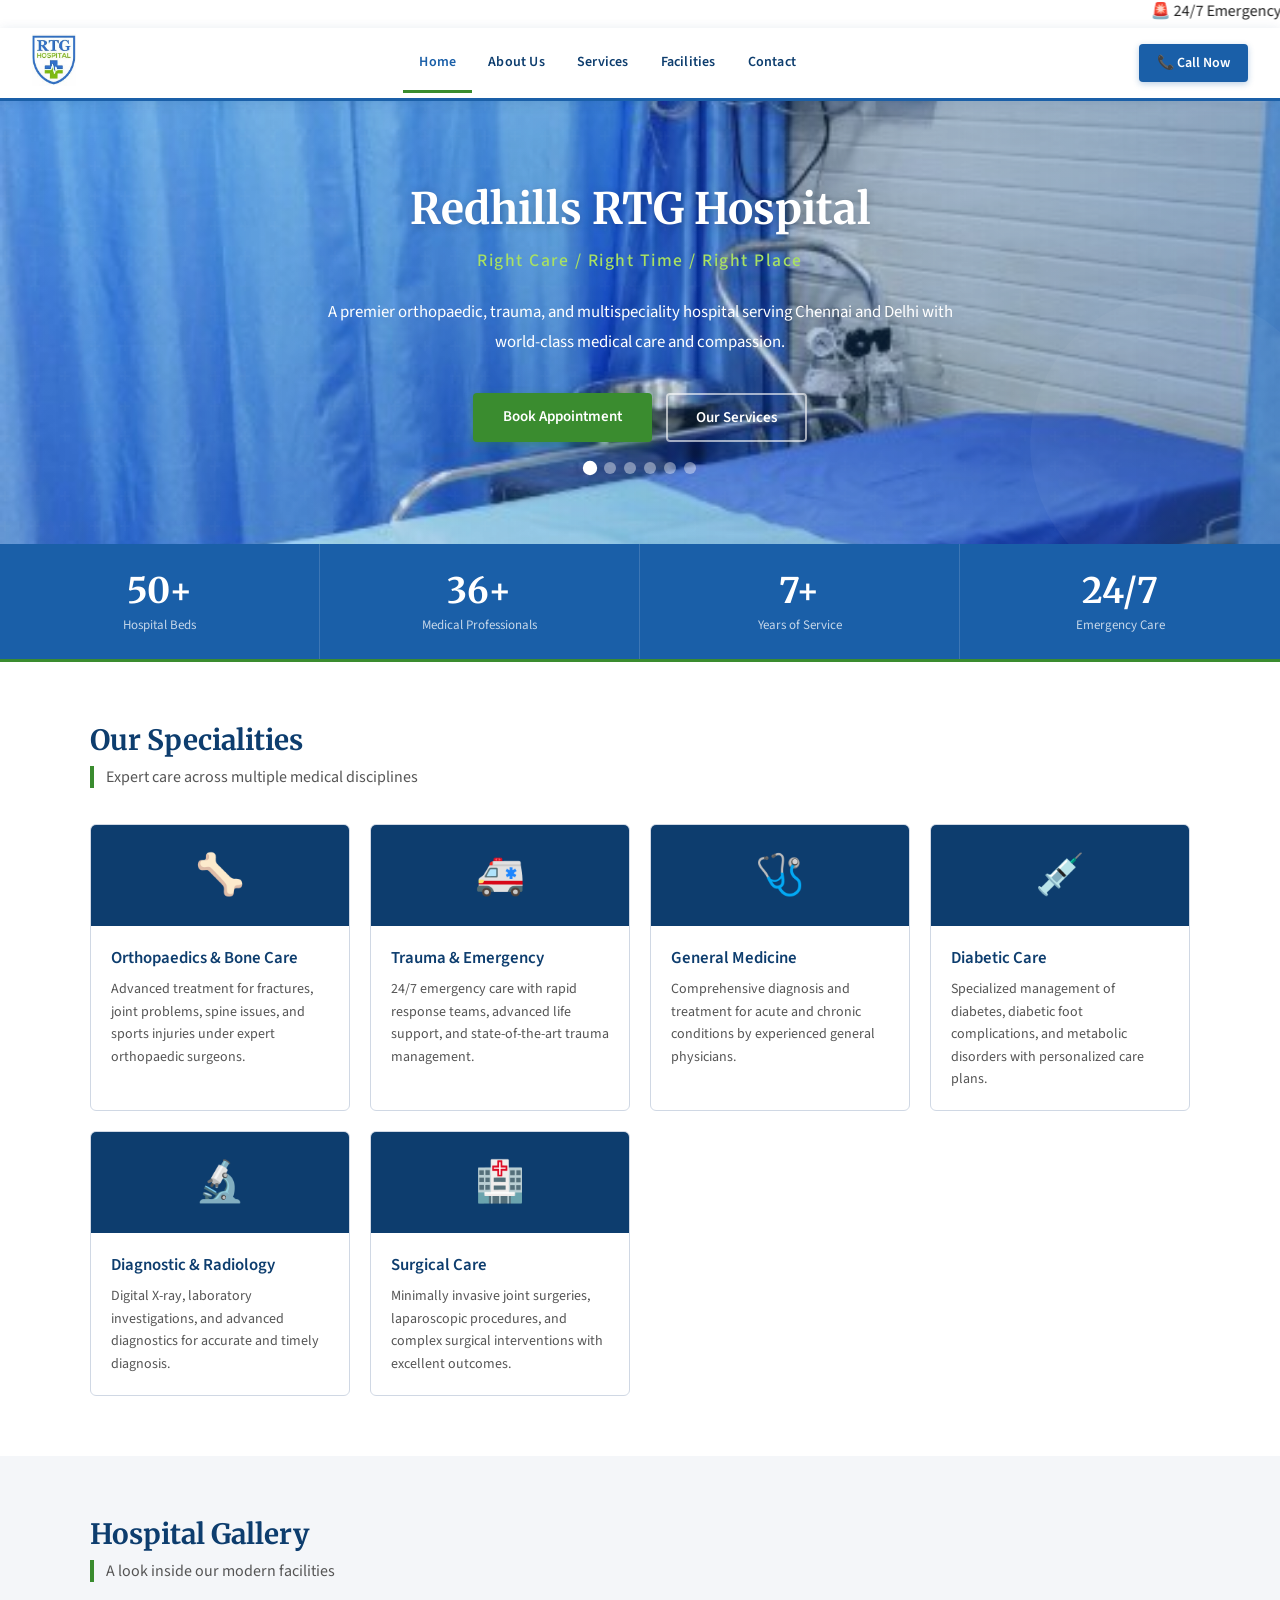
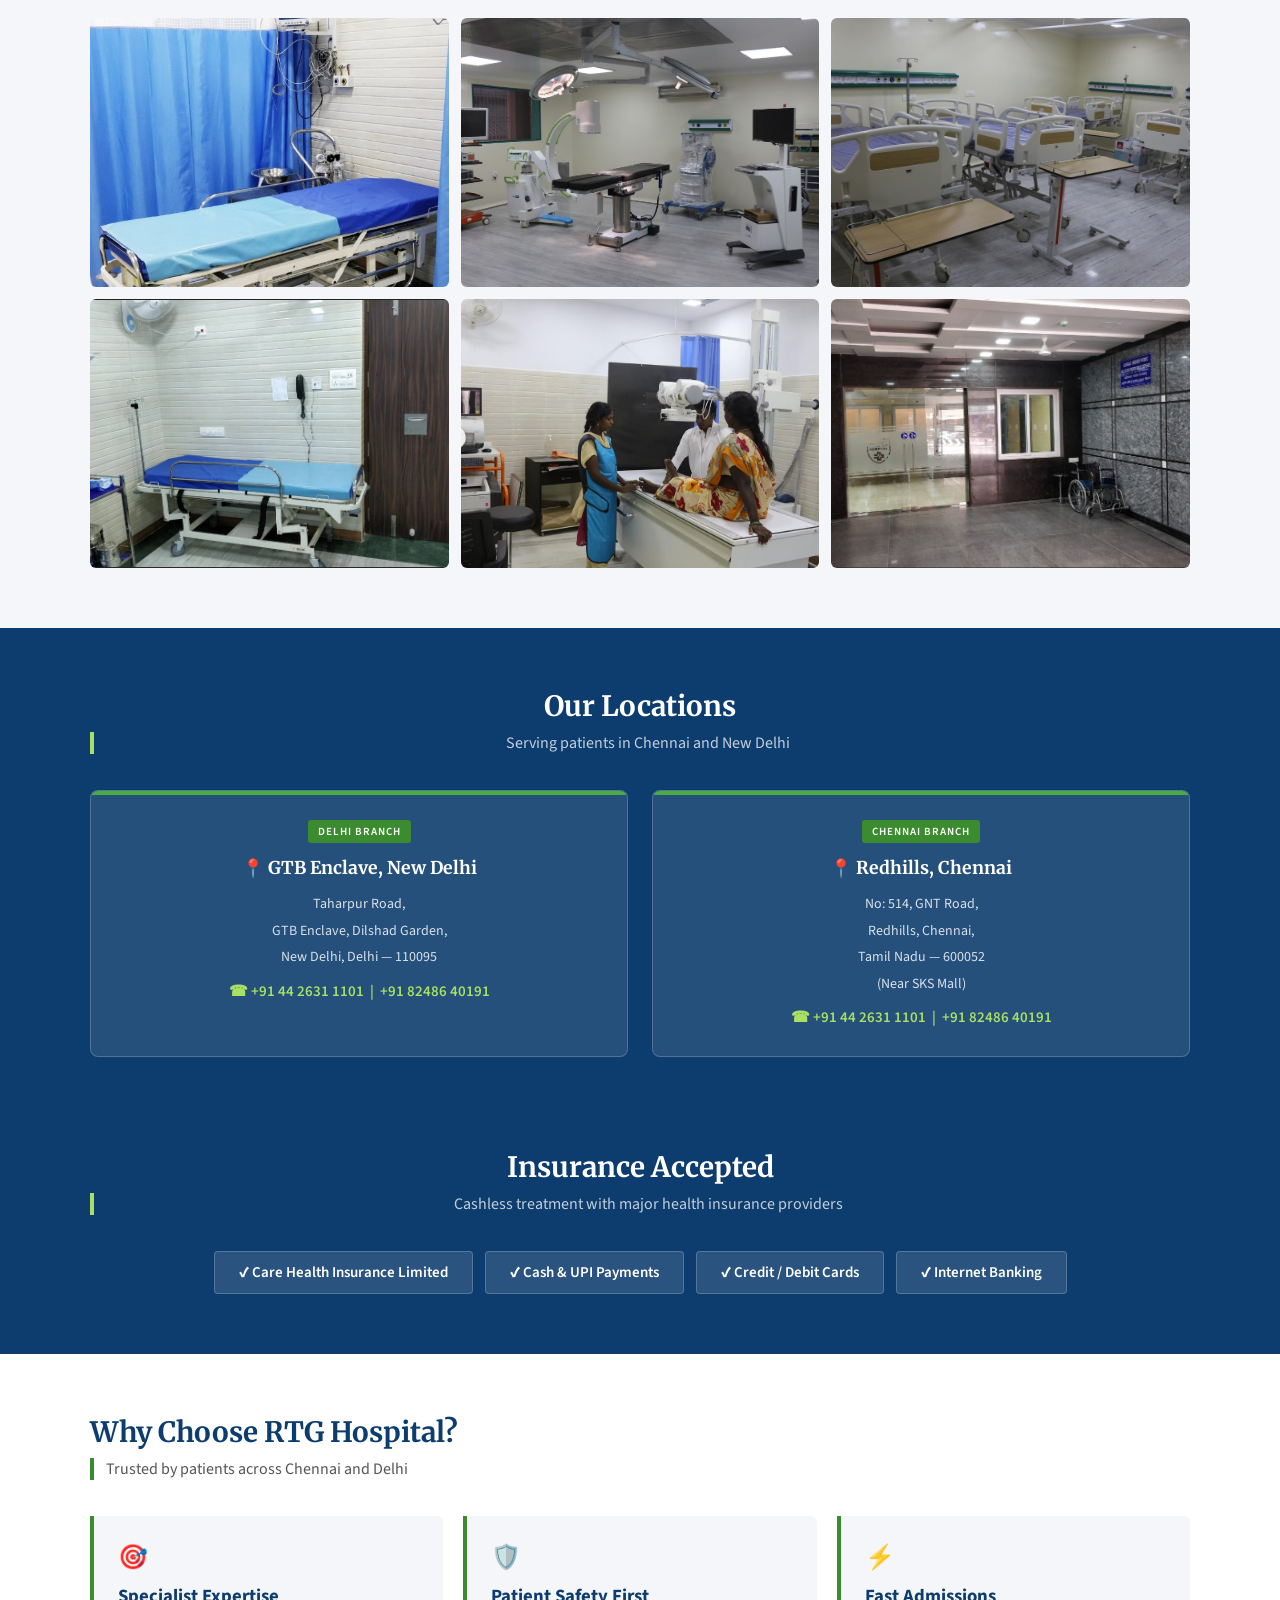
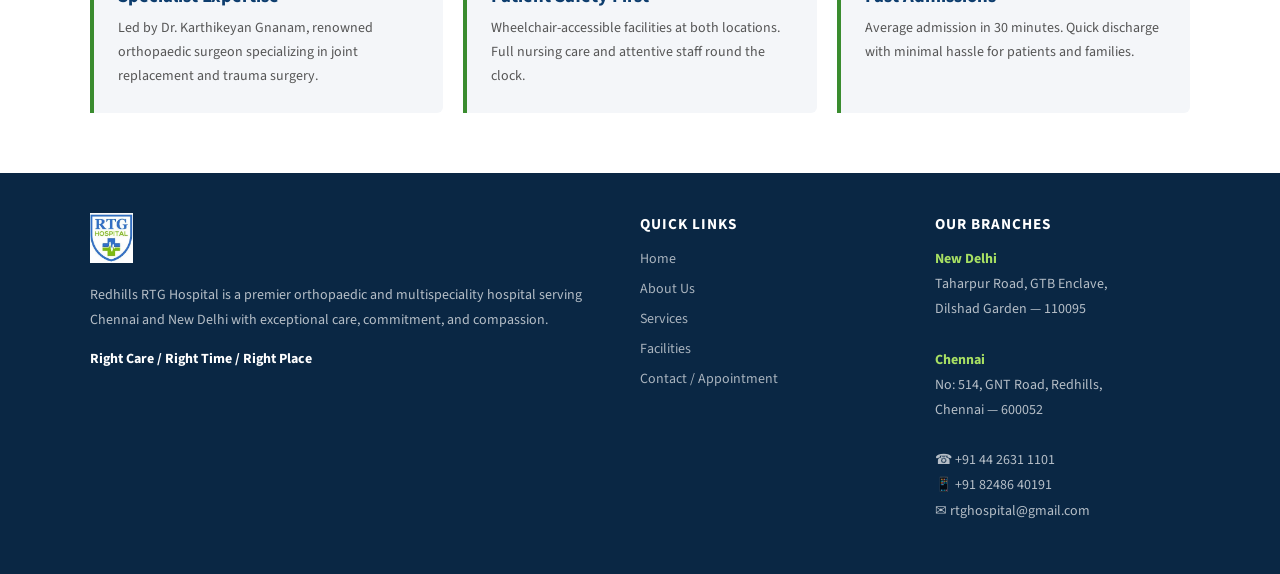
==== index.html @ 702ae79e "first commit" ====
<!DOCTYPE html>
<html lang="en">
<head>
<meta charset="UTF-8"/>
<meta name="viewport" content="width=device-width, initial-scale=1.0"/>
<title>RTG Hospital - Orthopaedic & Multispeciality Care in Chennai & Delhi</title>
<meta name="description" content="Redhills RTG Hospital offers expert orthopaedic, trauma, and multispeciality healthcare at two locations in Chennai and Delhi. 24/7 emergency care, advanced diagnostics & compassionate treatment."/>
<meta name="keywords" content="RTG Hospital, Redhills, orthopaedic, multispeciality, Chennai, Delhi, trauma care, emergency hospital"/>
<meta name="robots" content="index, follow"/>
<link rel="canonical" href="https://www.rtghospital.com/"/>
<link rel="icon" type="image/jpeg" href="images/logo.jpg"/>
<meta property="og:title" content="RTG Hospital - Orthopaedic & Multispeciality Care in Chennai & Delhi"/>
<meta property="og:description" content="Redhills RTG Hospital offers expert orthopaedic, trauma, and multispeciality healthcare at two locations in Chennai and Delhi. 24/7 emergency care, advanced diagnostics & compassionate treatment."/>
<meta property="og:type" content="website"/>
<meta property="og:url" content="https://www.rtghospital.com/"/>
<link href="https://fonts.googleapis.com/css2?family=Merriweather:wght@400;700&family=Source+Sans+3:wght@400;500;600&display=swap" rel="stylesheet"/>
<link rel="stylesheet" href="css/style.css"/>
<script type="application/ld+json">
{
  "@context": "https://schema.org",
  "@type": "MedicalOrganization",
  "name": "Redhills RTG Hospital",
  "alternateName": "RTG Hospital",
  "url": "https://www.rtghospital.com",
  "telephone": "+914426311101",
  "description": "Orthopaedic and Multispeciality Hospital providing right care, right time, right place",
  "address": [
    {
      "@type": "PostalAddress",
      "streetAddress": "No.18/2, Thiruvallur High Road, Near Bus Stand, Redhills",
      "addressLocality": "Chennai",
      "addressRegion": "Tamil Nadu",
      "postalCode": "600052",
      "addressCountry": "IN"
    },
    {
      "@type": "PostalAddress",
      "streetAddress": "34/1, Rohtak Road, Nangloi",
      "addressLocality": "New Delhi",
      "addressRegion": "Delhi",
      "postalCode": "110041",
      "addressCountry": "IN"
    }
  ],
  "medicalSpecialty": ["Orthopedic", "EmergencyMedicine", "GeneralMedicine", "Radiology"],
  "availableService": [
    "Orthopaedic Surgery",
    "Trauma Care",
    "24/7 Emergency",
    "General Medicine",
    "Digital X-Ray",
    "Physiotherapy"
  ]
}
</script>
</head>
<body>

<div class="top-bar">
  <marquee behavior="scroll" direction="left" scrollamount="4">🚨 24/7 Emergency Care &nbsp;&nbsp;|&nbsp;&nbsp; ☎ +91 44 2631 1101 &nbsp;&nbsp;|&nbsp;&nbsp; +91 82486 40191</marquee>
</div>

<nav>
  <div class="nav-logo">
    <a href="index.html"><img src="images/logo.jpg" alt="RTG Hospital Logo"/></a>
  </div>
  <div class="nav-links">
    <a href="index.html" class="active">Home</a>
    <a href="about.html">About Us</a>
    <a href="services.html">Services</a>
    <a href="facilities.html">Facilities</a>
    <a href="contact.html">Contact</a>
  </div>
  <a href="tel:+914426311101" class="nav-phone">📞 Call Now</a>
</nav>

<div class="page">
  <div class="hero">
    <div class="hero-carousel">
      <div class="hero-slide active" style="background-image:url('[data-uri]')"></div>
      <div class="hero-slide" style="background-image:url('[data-uri]')"></div>
      <div class="hero-slide" style="background-image:url('[data-uri]')"></div>
      <div class="hero-slide" style="background-image:url('[data-uri]')"></div>
      <div class="hero-slide" style="background-image:url('[data-uri]')"></div>
      <div class="hero-slide" style="background-image:url('[data-uri]')"></div>
    </div>
    <div class="hero-overlay"></div>
<h1 class="anim-fade-down">Redhills RTG Hospital</h1>
    <div class="hero-tag anim-fade delay-1">Right Care / Right Time / Right Place</div>
    <p class="anim-fade-up delay-2">A premier orthopaedic, trauma, and multispeciality hospital serving Chennai and Delhi with world-class medical care and compassion.</p>
    <div class="hero-btns anim-fade-up delay-3">
      <a href="contact.html" class="btn-primary">Book Appointment</a>
      <a href="services.html" class="btn-outline">Our Services</a>
    </div>
    <div class="hero-dots">
      <span class="hero-dot active" onclick="goToSlide(0)"></span>
      <span class="hero-dot" onclick="goToSlide(1)"></span>
      <span class="hero-dot" onclick="goToSlide(2)"></span>
      <span class="hero-dot" onclick="goToSlide(3)"></span>
      <span class="hero-dot" onclick="goToSlide(4)"></span>
      <span class="hero-dot" onclick="goToSlide(5)"></span>
    </div>
  </div>

  <div class="stats-bar">
    <div class="stat-item anim-fade delay-1"><span class="stat-num">50+</span><span class="stat-label">Hospital Beds</span></div>
    <div class="stat-item anim-fade delay-2"><span class="stat-num">36+</span><span class="stat-label">Medical Professionals</span></div>
    <div class="stat-item anim-fade delay-3"><span class="stat-num">7+</span><span class="stat-label">Years of Service</span></div>
    <div class="stat-item anim-fade delay-4"><span class="stat-num">24/7</span><span class="stat-label">Emergency Care</span></div>
  </div>

  <section>
    <div class="container">
      <div class="section-title anim-fade-down">Our Specialities</div>
      <div class="section-sub">Expert care across multiple medical disciplines</div>
      <div class="cards-grid">
        <div class="card anim-fade-up delay-1"><div class="card-icon">🦴</div><div class="card-body"><h3>Orthopaedics &amp; Bone Care</h3><p>Advanced treatment for fractures, joint problems, spine issues, and sports injuries under expert orthopaedic surgeons.</p></div></div>
        <div class="card anim-fade-up delay-2"><div class="card-icon">🚑</div><div class="card-body"><h3>Trauma &amp; Emergency</h3><p>24/7 emergency care with rapid response teams, advanced life support, and state-of-the-art trauma management.</p></div></div>
        <div class="card anim-fade-up delay-3"><div class="card-icon">🩺</div><div class="card-body"><h3>General Medicine</h3><p>Comprehensive diagnosis and treatment for acute and chronic conditions by experienced general physicians.</p></div></div>
        <div class="card anim-fade-up delay-4"><div class="card-icon">💉</div><div class="card-body"><h3>Diabetic Care</h3><p>Specialized management of diabetes, diabetic foot complications, and metabolic disorders with personalized care plans.</p></div></div>
        <div class="card anim-fade-up delay-5"><div class="card-icon">🔬</div><div class="card-body"><h3>Diagnostic &amp; Radiology</h3><p>Digital X-ray, laboratory investigations, and advanced diagnostics for accurate and timely diagnosis.</p></div></div>
        <div class="card anim-fade-up delay-6"><div class="card-icon">🏥</div><div class="card-body"><h3>Surgical Care</h3><p>Minimally invasive joint surgeries, laparoscopic procedures, and complex surgical interventions with excellent outcomes.</p></div></div>
      </div>
    </div>
  </section>

  <section class="section-gray">
    <div class="container">
      <div class="section-title anim-fade-down">Hospital Gallery</div>
      <div class="section-sub">A look inside our modern facilities</div>
      <div class="gallery-grid">
        <div class="gallery-img anim-fade delay-1"><img src="[data-uri]" alt="ICU Ward"/></div>
        <div class="gallery-img anim-fade delay-2"><img src="[data-uri]" alt="Operation Theatre"/></div>
        <div class="gallery-img anim-fade delay-3"><img src="[data-uri]" alt="General Ward"/></div>
        <div class="gallery-img anim-fade delay-4"><img src="[data-uri]" alt="Private Room"/></div>
        <div class="gallery-img anim-fade delay-5"><img src="[data-uri]" alt="X-Ray Dept"/></div>
        <div class="gallery-img anim-fade delay-6"><img src="[data-uri]" alt="Hospital Entrance"/></div>
      </div>
    </div>
  </section>

  <section class="section-blue">
    <div class="container" style="text-align:center;">
      <div class="section-title white anim-fade-down">Our Locations</div>
      <div class="section-sub white">Serving patients in Chennai and New Delhi</div>
      <div class="addresses-grid">
        <div class="address-card anim-left">
          <span class="branch-tag">Delhi Branch</span>
          <h3>📍 GTB Enclave, New Delhi</h3>
          <p>Taharpur Road,<br/>GTB Enclave, Dilshad Garden,<br/>New Delhi, Delhi — 110095</p>
          <div class="addr-phone">☎ +91 44 2631 1101 &nbsp;|&nbsp; +91 82486 40191</div>
        </div>
        <div class="address-card anim-right">
          <span class="branch-tag">Chennai Branch</span>
          <h3>📍 Redhills, Chennai</h3>
          <p>No: 514, GNT Road,<br/>Redhills, Chennai,<br/>Tamil Nadu — 600052<br/>(Near SKS Mall)</p>
          <div class="addr-phone">☎ +91 44 2631 1101 &nbsp;|&nbsp; +91 82486 40191</div>
        </div>
      </div>
    </div>
  </section>

  <section class="section-blue" style="padding-top:0;">
    <div class="container" style="text-align:center;">
      <div class="section-title white">Insurance Accepted</div>
      <div class="section-sub white">Cashless treatment with major health insurance providers</div>
      <div style="display:flex;flex-wrap:wrap;gap:12px;justify-content:center;">
        <span style="background:rgba(255,255,255,0.12);color:#fff;padding:10px 24px;border-radius:4px;font-weight:600;font-size:15px;border:1px solid rgba(255,255,255,0.2);transition:background 0.2s;" onmouseover="this.style.background='rgba(255,255,255,0.2)'" onmouseout="this.style.background='rgba(255,255,255,0.12)'">✔ Care Health Insurance Limited</span>
        <span style="background:rgba(255,255,255,0.12);color:#fff;padding:10px 24px;border-radius:4px;font-weight:600;font-size:15px;border:1px solid rgba(255,255,255,0.2);transition:background 0.2s;" onmouseover="this.style.background='rgba(255,255,255,0.2)'" onmouseout="this.style.background='rgba(255,255,255,0.12)'">✔ Cash &amp; UPI Payments</span>
        <span style="background:rgba(255,255,255,0.12);color:#fff;padding:10px 24px;border-radius:4px;font-weight:600;font-size:15px;border:1px solid rgba(255,255,255,0.2);transition:background 0.2s;" onmouseover="this.style.background='rgba(255,255,255,0.2)'" onmouseout="this.style.background='rgba(255,255,255,0.12)'">✔ Credit / Debit Cards</span>
        <span style="background:rgba(255,255,255,0.12);color:#fff;padding:10px 24px;border-radius:4px;font-weight:600;font-size:15px;border:1px solid rgba(255,255,255,0.2);transition:background 0.2s;" onmouseover="this.style.background='rgba(255,255,255,0.2)'" onmouseout="this.style.background='rgba(255,255,255,0.12)'">✔ Internet Banking</span>
      </div>
    </div>
  </section>

  <section>
    <div class="container">
      <div class="section-title anim-fade-down">Why Choose RTG Hospital?</div>
      <div class="section-sub">Trusted by patients across Chennai and Delhi</div>
      <div style="display:grid;grid-template-columns:repeat(auto-fit,minmax(260px,1fr));gap:20px;">
        <div class="why-card anim-left delay-1"><div style="font-size:1.5rem;margin-bottom:8px;">🎯</div><h3 style="color:var(--blue-dark);margin-bottom:8px;">Specialist Expertise</h3><p style="color:var(--text-muted);font-size:14px;line-height:1.7;">Led by Dr. Karthikeyan Gnanam, renowned orthopaedic surgeon specializing in joint replacement and trauma surgery.</p></div>
        <div class="why-card anim-fade delay-2"><div style="font-size:1.5rem;margin-bottom:8px;">🛡️</div><h3 style="color:var(--blue-dark);margin-bottom:8px;">Patient Safety First</h3><p style="color:var(--text-muted);font-size:14px;line-height:1.7;">Wheelchair-accessible facilities at both locations. Full nursing care and attentive staff round the clock.</p></div>
        <div class="why-card anim-right delay-3"><div style="font-size:1.5rem;margin-bottom:8px;">⚡</div><h3 style="color:var(--blue-dark);margin-bottom:8px;">Fast Admissions</h3><p style="color:var(--text-muted);font-size:14px;line-height:1.7;">Average admission in 30 minutes. Quick discharge with minimal hassle for patients and families.</p></div>
      </div>
    </div>
  </section>
</div>

<footer>
  <div class="footer-grid">
    <div>
      <img src="images/logo.jpg" alt="RTG Hospital" style="height:50px;margin-bottom:14px;"/>
      <p>Redhills RTG Hospital is a premier orthopaedic and multispeciality hospital serving Chennai and New Delhi with exceptional care, commitment, and compassion.</p>
      <p style="margin-top:14px;"><strong style="color:#fff;">Right Care / Right Time / Right Place</strong></p>
    </div>
    <div>
      <h4>Quick Links</h4>
      <ul>
        <li><a href="index.html">Home</a></li>
        <li><a href="about.html">About Us</a></li>
        <li><a href="services.html">Services</a></li>
        <li><a href="facilities.html">Facilities</a></li>
        <li><a href="contact.html">Contact / Appointment</a></li>
      </ul>
    </div>
    <div>
      <h4>Our Branches</h4>
      <p>
        <strong style="color:#a8e063;">New Delhi</strong><br/>
        Taharpur Road, GTB Enclave,<br/>Dilshad Garden — 110095<br/><br/>
        <strong style="color:#a8e063;">Chennai</strong><br/>
        No: 514, GNT Road, Redhills,<br/>Chennai — 600052<br/><br/>
        ☎ +91 44 2631 1101<br/>
        📱 +91 82486 40191<br/>
        ✉ rtghospital@gmail.com
      </p>
    </div>
  </div>
  
</footer>

<script src="js/main.js"></script>
</body>
</html>
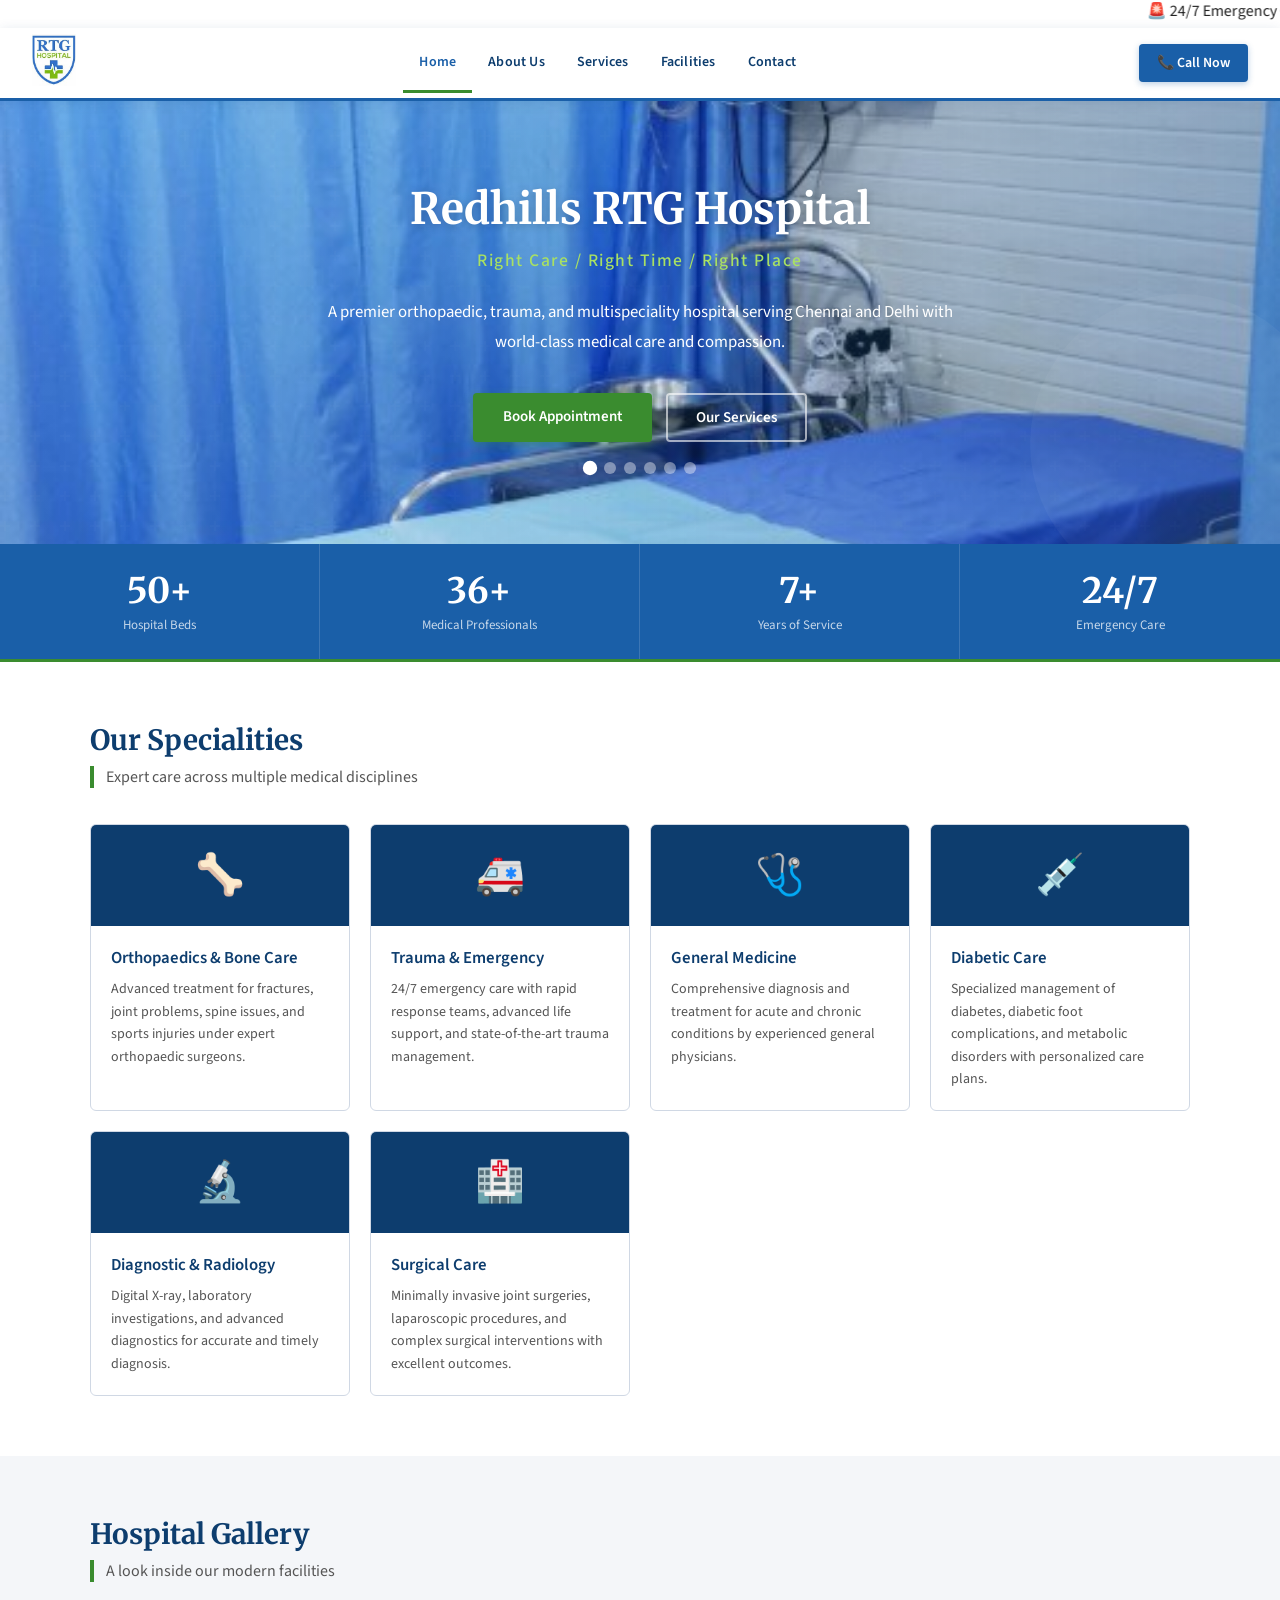
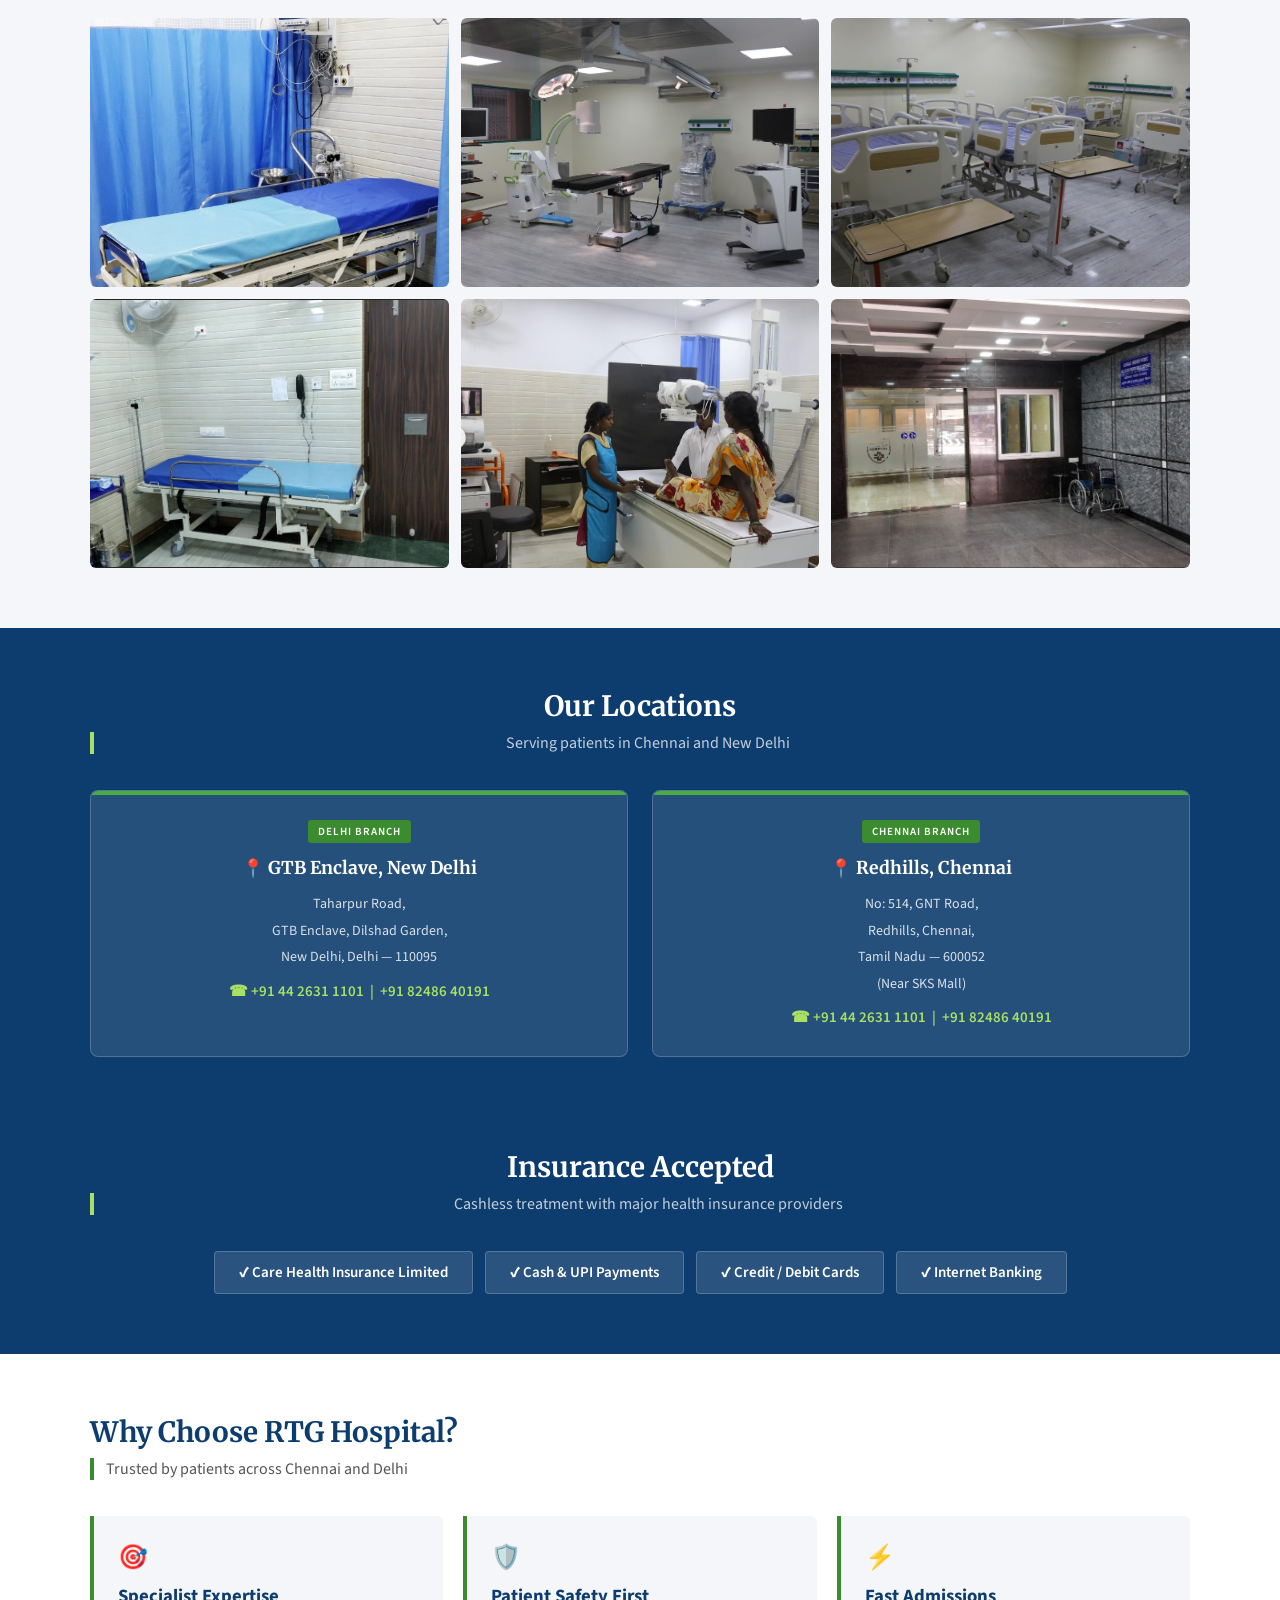
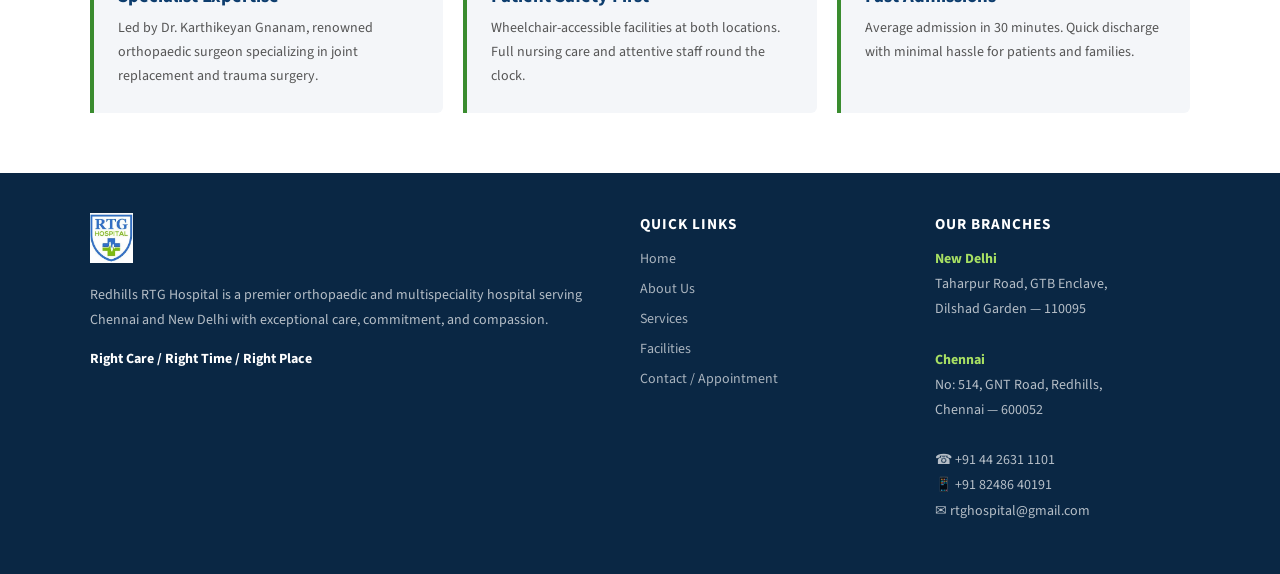
==== commit 975b1cc4: "optimize mobile responsive with hamburger menu" ====
--- a/index.html
+++ b/index.html
@@ -71,8 +71,12 @@
     <a href="facilities.html">Facilities</a>
     <a href="contact.html">Contact</a>
   </div>
+  <button class="hamburger" aria-label="Toggle menu">
+    <span></span><span></span><span></span>
+  </button>
   <a href="tel:+914426311101" class="nav-phone">📞 Call Now</a>
 </nav>
+<div class="nav-overlay"></div>
 
 <div class="page">
   <div class="hero">
--- a/css/style.css
+++ b/css/style.css
@@ -414,18 +414,122 @@
 }
 .why-card:hover{box-shadow:0 6px 20px rgba(26,95,168,0.12);transform:translateX(4px);}
 
+/* HAMBURGER */
+.hamburger{display:none;flex-direction:column;gap:5px;cursor:pointer;padding:8px;z-index:101;background:none;border:none;}
+.hamburger span{display:block;width:24px;height:3px;background:var(--blue-dark);border-radius:2px;transition:all 0.3s;}
+.hamburger.active span:nth-child(1){transform:rotate(45deg) translate(5px,6px);}
+.hamburger.active span:nth-child(2){opacity:0;}
+.hamburger.active span:nth-child(3){transform:rotate(-45deg) translate(5px,-6px);}
+
+/* MOBILE NAV OVERLAY */
+.nav-overlay{display:none;position:fixed;top:0;left:0;width:100%;height:100%;background:rgba(0,0,0,0.5);z-index:99;}
+.nav-overlay.active{display:block;}
+
+/* TABLET */
+@media(max-width:992px){
+  .nav-links a{padding:16px 10px;font-size:13px;}
+  .nav-phone{font-size:12px;padding:8px 14px;}
+  .footer-grid{grid-template-columns:1fr 1fr;}
+  .doctors-grid{grid-template-columns:repeat(2,1fr);}
+}
+
+/* MOBILE */
 @media(max-width:768px){
-  .nav-links{display:none;}
+  /* NAV */
+  nav{padding:0 1rem;flex-wrap:wrap;}
+  .nav-logo img{height:42px;}
+  .hamburger{display:flex;}
+  .nav-phone{font-size:11px;padding:7px 12px;margin-left:auto;margin-right:8px;}
+  .nav-links{
+    display:none;
+    position:fixed;top:0;left:0;right:0;bottom:0;
+    background:#fff;z-index:100;
+    flex-direction:column;
+    align-items:center;justify-content:center;
+    gap:0;
+    padding:20px;
+  }
+  .nav-links.active{display:flex;}
+  .nav-links a{
+    font-size:18px;padding:16px 24px;width:100%;text-align:center;
+    border-bottom:1px solid var(--gray);
+  }
+  .nav-links a::after{display:none;}
+
+  /* HERO */
+  .hero{padding:50px 1rem 40px;min-height:auto;}
+  .hero h1{font-size:1.5rem;line-height:1.3;}
+  .hero-tag{font-size:0.9rem;margin-bottom:16px;}
+  .hero p{font-size:0.9rem;margin-bottom:24px;line-height:1.6;}
+  .hero-btns{flex-direction:column;gap:10px;}
+  .btn-primary,.btn-outline{width:100%;text-align:center;padding:14px 20px;}
+
+  /* STATS */
   .stats-bar{grid-template-columns:repeat(2,1fr);}
-  .about-layout{grid-template-columns:1fr;}
-  .gallery-grid{grid-template-columns:1fr 1fr;}
+  .stat-item{padding:16px 8px;}
+  .stat-num{font-size:1.6rem;}
+  .stat-label{font-size:11px;}
+
+  /* SECTIONS */
+  section{padding:40px 1rem;}
+  .section-title{font-size:1.4rem;}
+  .section-sub{font-size:0.9rem;margin-bottom:24px;}
+  .page-header{padding:36px 1rem 28px;}
+  .page-header h1{font-size:1.6rem;}
+  .page-header p{font-size:0.9rem;}
+
+  /* CARDS */
+  .cards-grid{grid-template-columns:1fr;gap:14px;}
+  .card-icon{padding:16px;font-size:2rem;}
+
+  /* GALLERY */
+  .gallery-grid{grid-template-columns:1fr 1fr;gap:8px;}
+
+  /* ABOUT */
+  .about-layout{grid-template-columns:1fr;gap:24px;}
+  .about-text h2{font-size:1.3rem;}
+  .about-text p{font-size:14px;}
+
+  /* DOCTORS */
+  .doctors-grid{grid-template-columns:1fr;gap:14px;}
+  .doctor-avatar{height:180px;}
+
+  /* SERVICES */
+  .services-big-grid{grid-template-columns:1fr;gap:12px;}
+  .service-item{flex-direction:column;text-align:center;padding:16px;}
+  .service-icon{font-size:1.8rem;}
+
+  /* CONTACT */
   .contact-grid{grid-template-columns:1fr;}
-  .form-grid{grid-template-columns:1fr;}
-  .services-big-grid{grid-template-columns:1fr;}
-  .footer-grid{grid-template-columns:1fr;}
-  .hero h1{font-size:1.9rem;}
-  .addresses-grid{grid-template-columns:1fr;}
-  .maps-dual{grid-template-columns:1fr;}
+  .contact-card{padding:16px;}
+  .addresses-grid{grid-template-columns:1fr;gap:16px;}
+  .address-card{padding:20px;}
+  .maps-dual{grid-template-columns:1fr;gap:12px;}
+
+  /* FORM */
+  .appt-form{padding:20px 16px;}
+  .form-grid{grid-template-columns:1fr;gap:12px;}
+
+  /* FOOTER */
+  .footer-grid{grid-template-columns:1fr;gap:24px;text-align:center;}
+  footer{padding:30px 1rem 16px;}
+  .emergency-strip{font-size:13px;padding:8px;}
+  .map-box{height:220px;}
+
+  /* TOP BAR */
+  .top-bar{font-size:12px;}
+  .top-bar marquee{font-size:12px;}
+}
+
+/* SMALL PHONES */
+@media(max-width:400px){
+  .hero h1{font-size:1.3rem;}
+  .stats-bar{grid-template-columns:1fr 1fr;}
+  .stat-num{font-size:1.3rem;}
+  .gallery-grid{grid-template-columns:1fr;}
+  .nav-logo img{height:36px;}
+  .nav-phone{font-size:10px;padding:6px 10px;}
+  .section-title{font-size:1.2rem;}
 }
 
 /* HERO CAROUSEL */
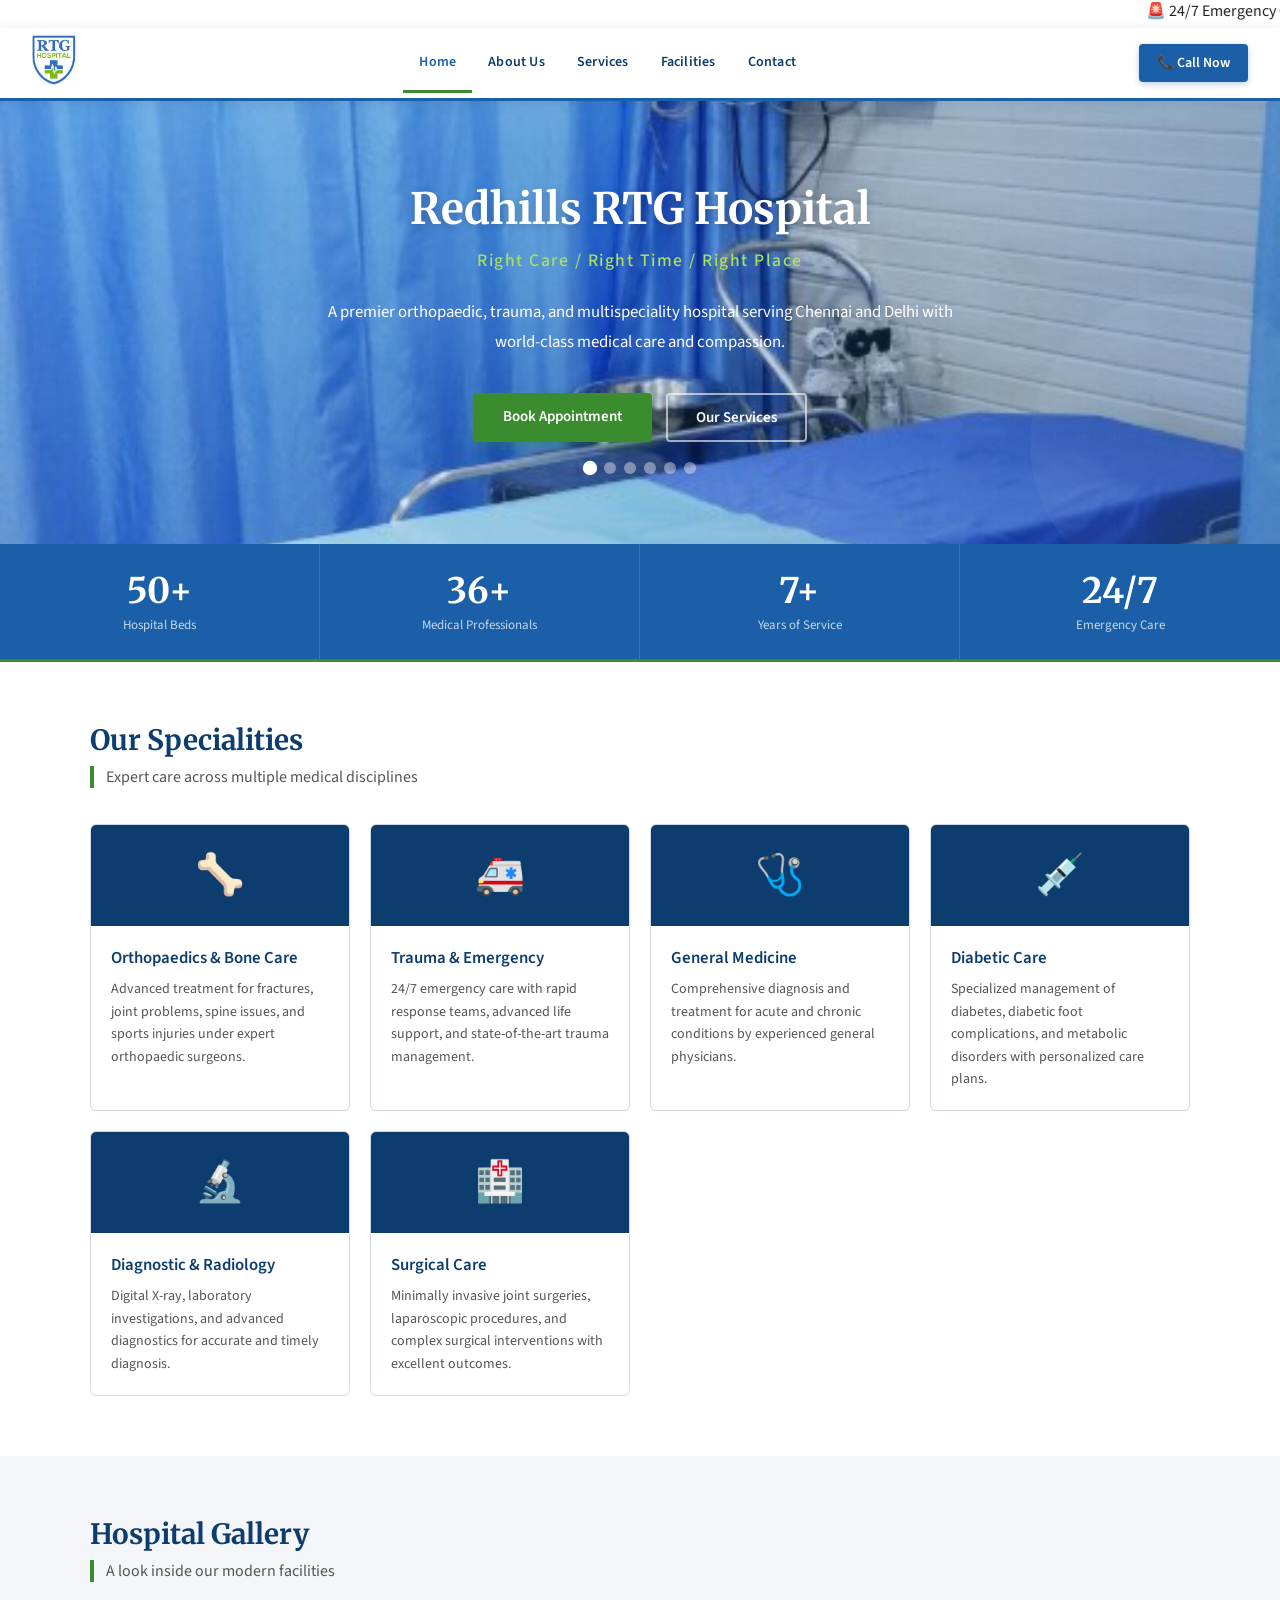
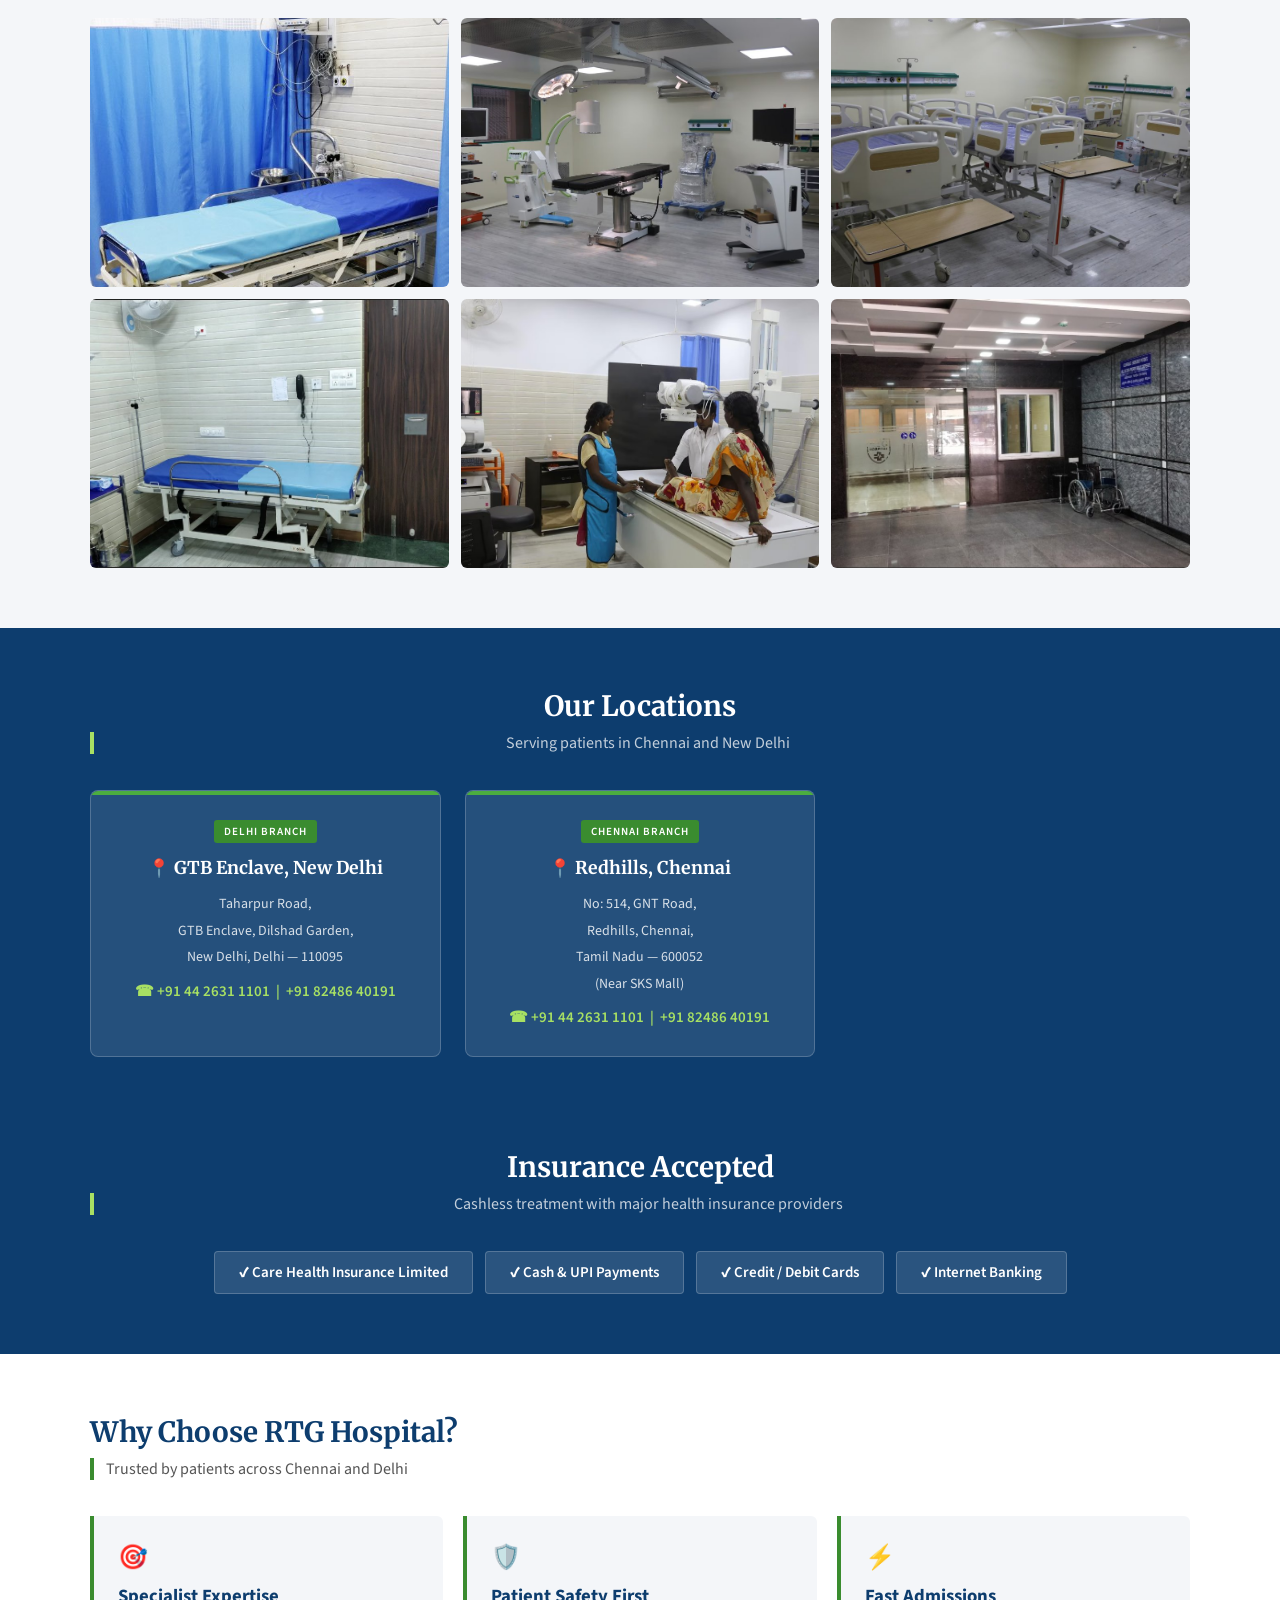
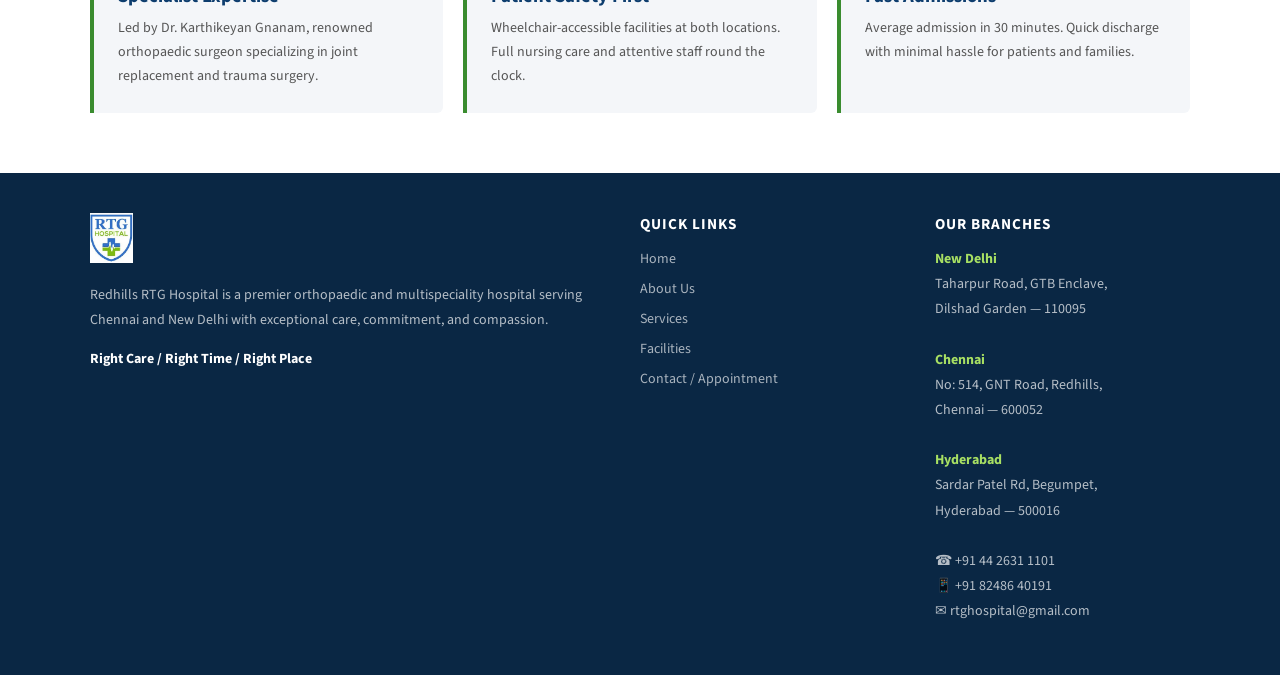
==== commit 854b37da: "add Hyderabad Begumpet branch address" ====
--- a/index.html
+++ b/index.html
@@ -214,6 +214,8 @@
         Taharpur Road, GTB Enclave,<br/>Dilshad Garden — 110095<br/><br/>
         <strong style="color:#a8e063;">Chennai</strong><br/>
         No: 514, GNT Road, Redhills,<br/>Chennai — 600052<br/><br/>
+        <strong style="color:#a8e063;">Hyderabad</strong><br/>
+        Sardar Patel Rd, Begumpet,<br/>Hyderabad — 500016<br/><br/>
         ☎ +91 44 2631 1101<br/>
         📱 +91 82486 40191<br/>
         ✉ rtghospital@gmail.com
--- a/css/style.css
+++ b/css/style.css
@@ -252,7 +252,7 @@
 }
 
 /* ADDRESSES SECTION */
-.addresses-grid{display:grid;grid-template-columns:1fr 1fr;gap:24px;margin-bottom:32px;}
+.addresses-grid{display:grid;grid-template-columns:repeat(3,1fr);gap:24px;margin-bottom:32px;}
 .address-card{
   background:rgba(255,255,255,0.1);
   border:1px solid rgba(255,255,255,0.2);
@@ -431,6 +431,7 @@
   .nav-phone{font-size:12px;padding:8px 14px;}
   .footer-grid{grid-template-columns:1fr 1fr;}
   .doctors-grid{grid-template-columns:repeat(2,1fr);}
+  .addresses-grid{grid-template-columns:1fr 1fr;}
 }
 
 /* MOBILE */
@@ -503,6 +504,7 @@
   .contact-grid{grid-template-columns:1fr;}
   .contact-card{padding:16px;}
   .addresses-grid{grid-template-columns:1fr;gap:16px;}
+  .maps-grid{grid-template-columns:1fr !important;}
   .address-card{padding:20px;}
   .maps-dual{grid-template-columns:1fr;gap:12px;}
 
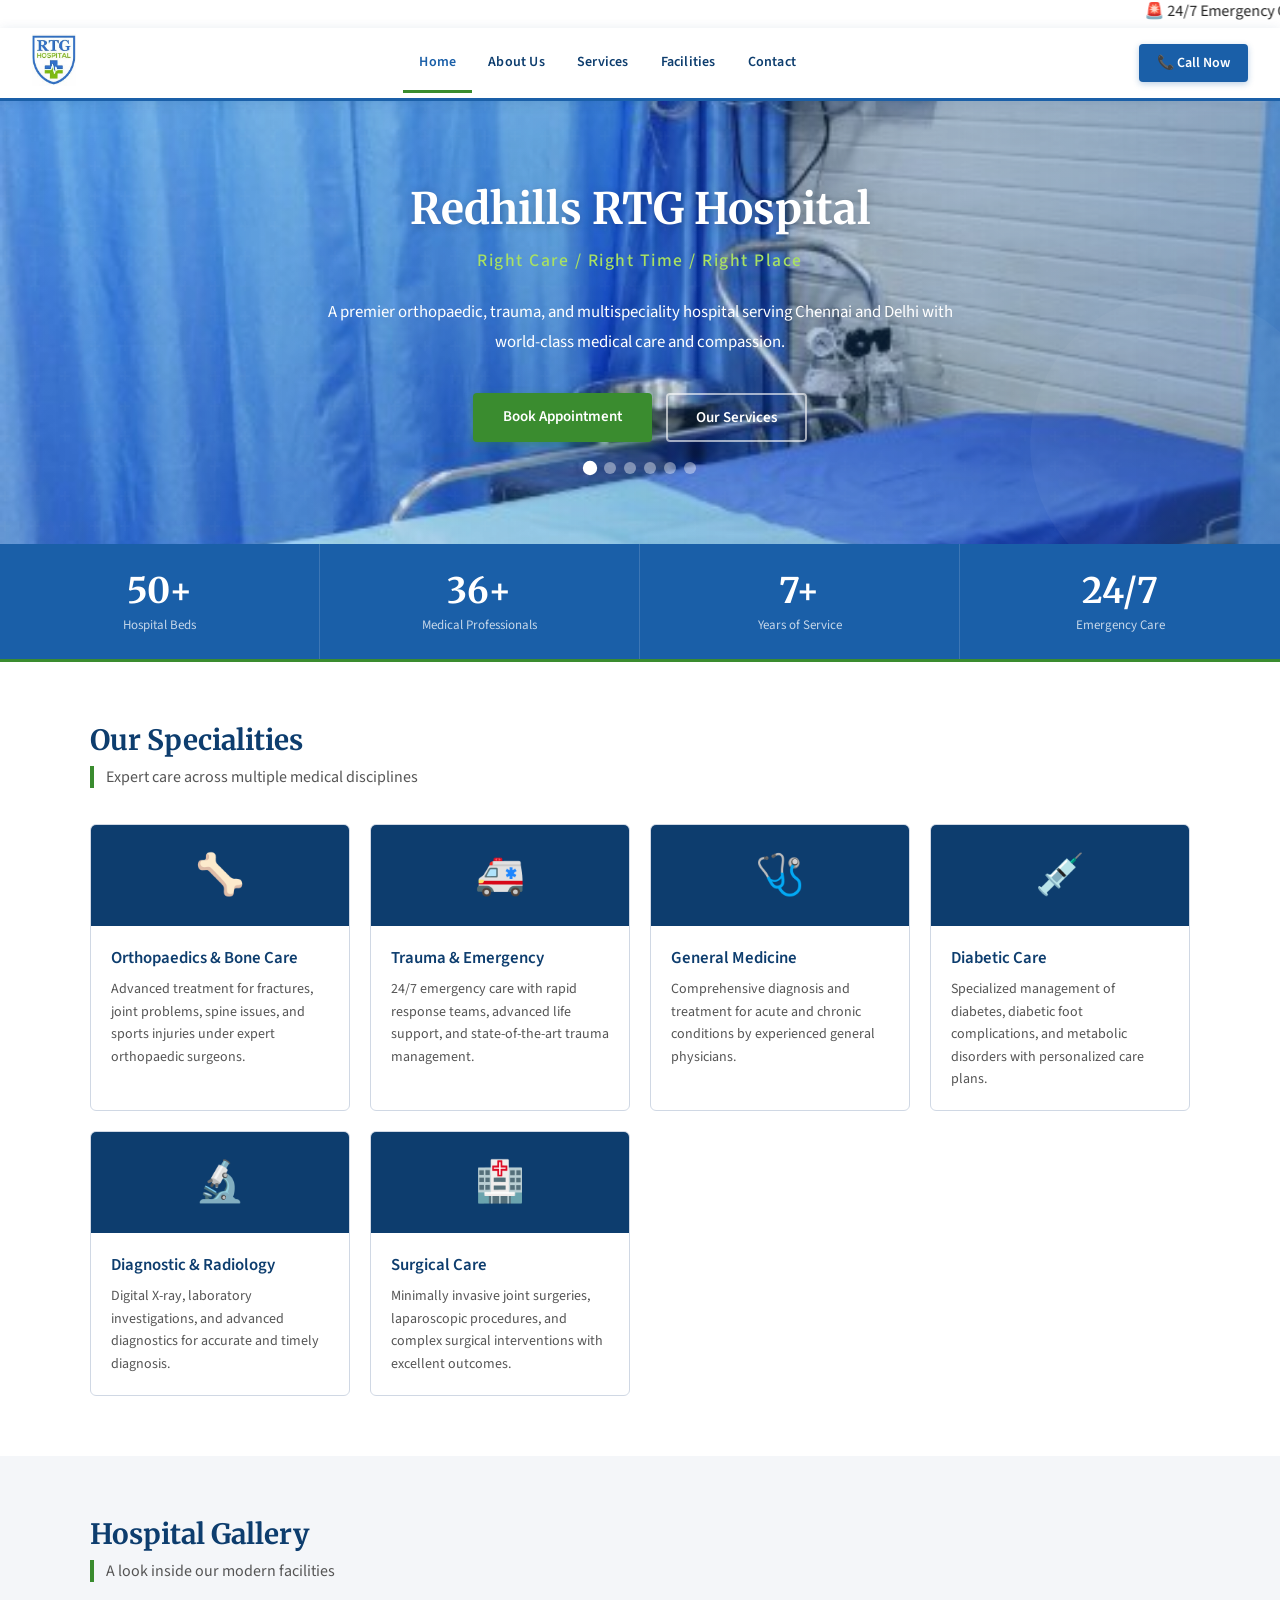
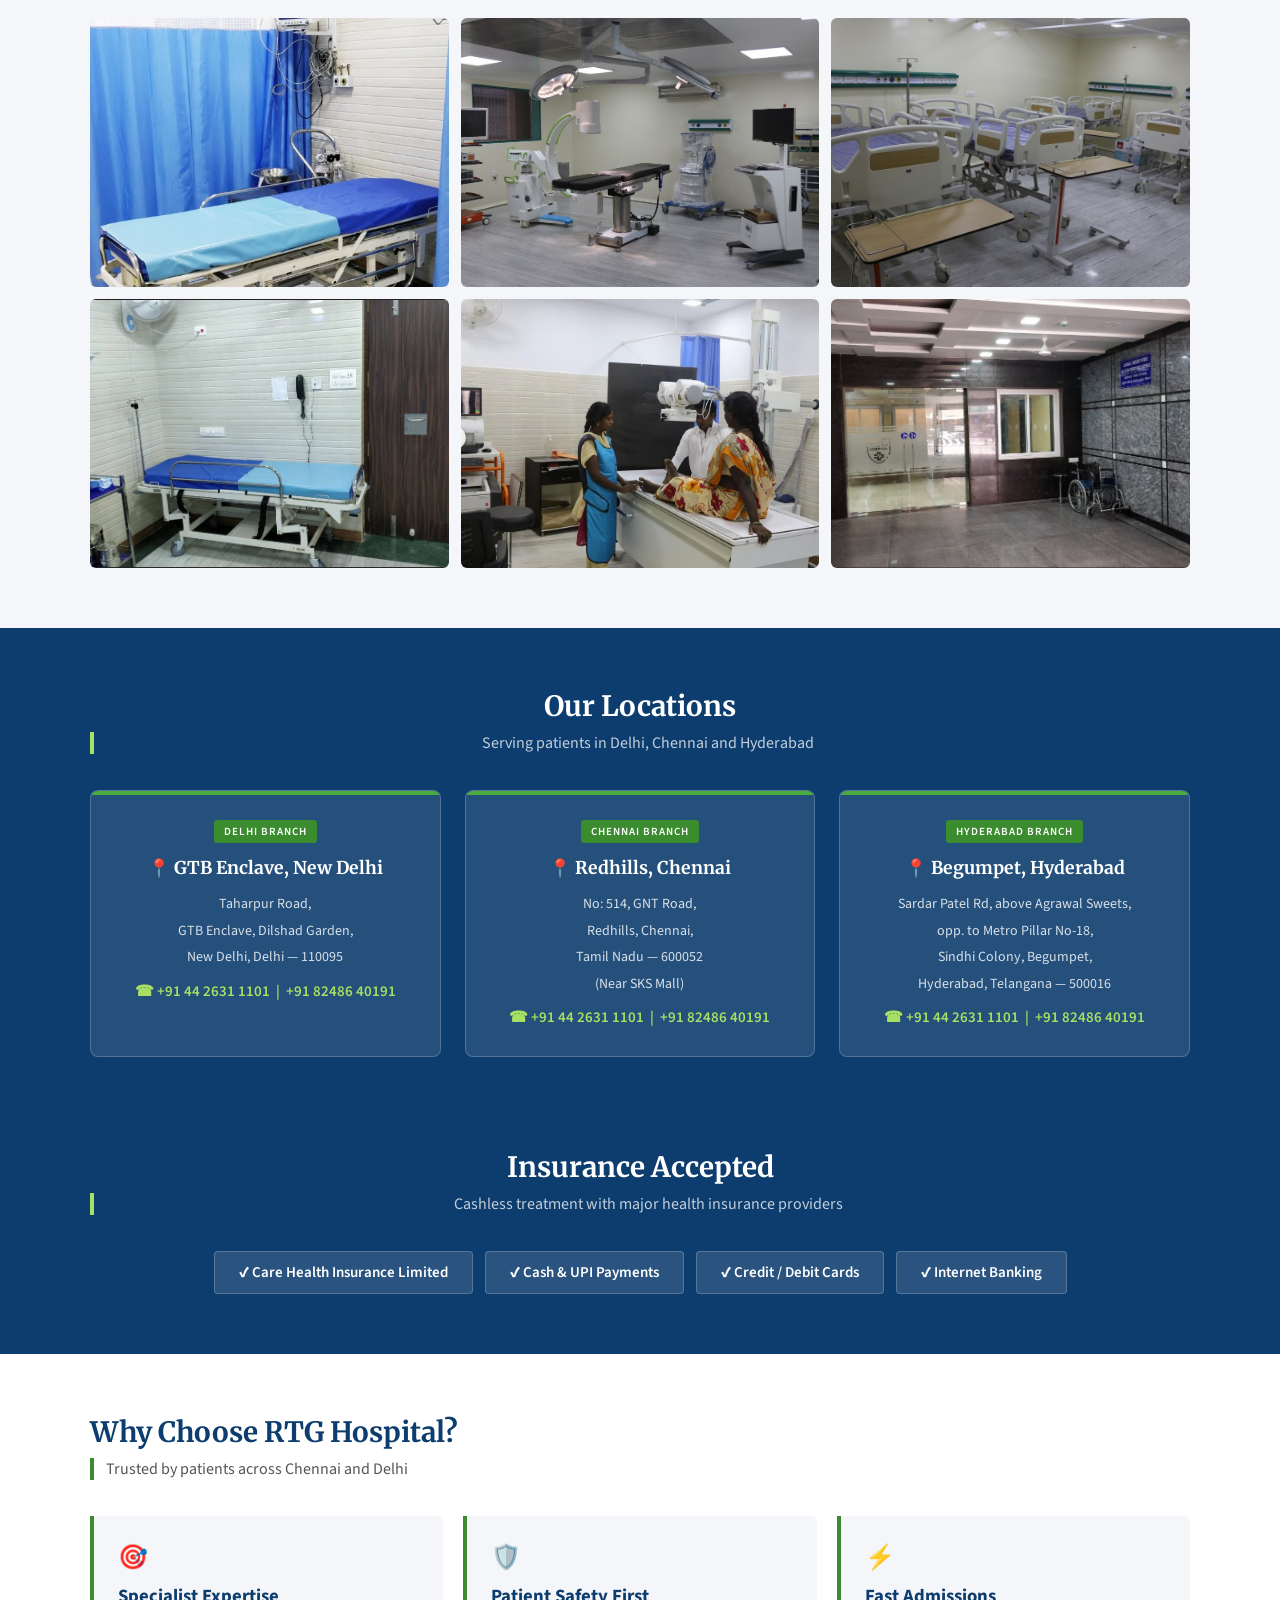
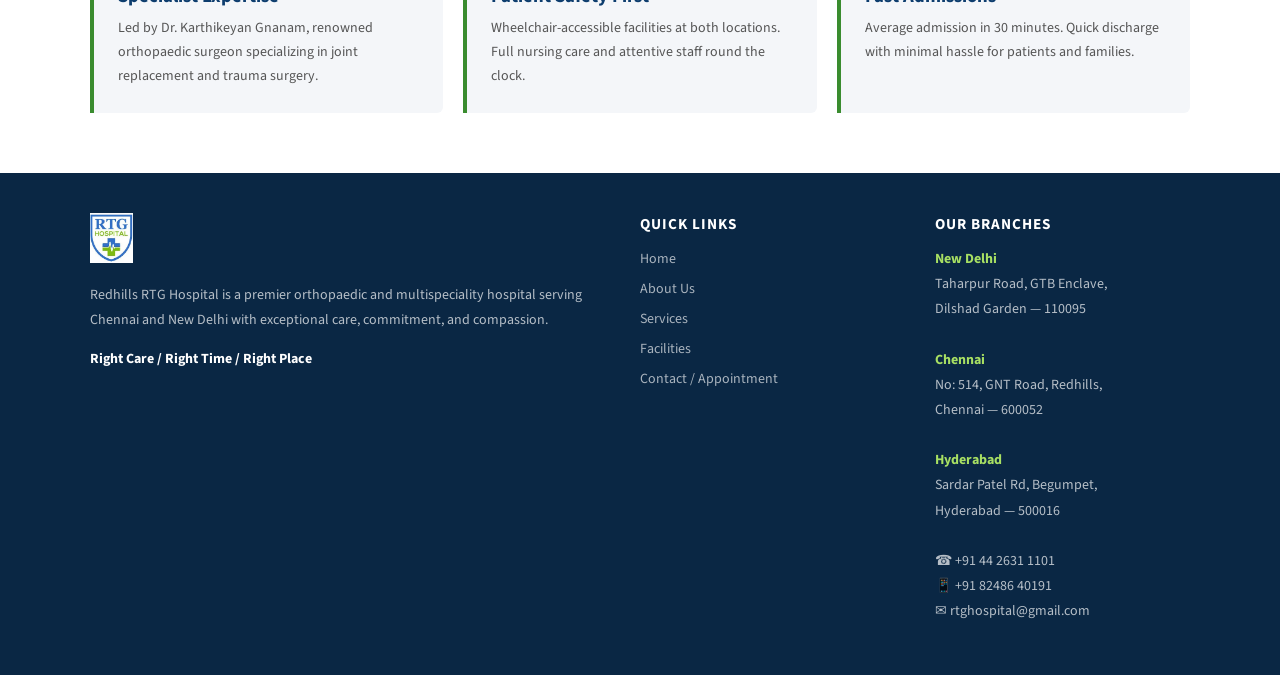
==== commit 72ee0233: "add Hyderabad branch to homepage locations" ====
--- a/index.html
+++ b/index.html
@@ -146,7 +146,7 @@
   <section class="section-blue">
     <div class="container" style="text-align:center;">
       <div class="section-title white anim-fade-down">Our Locations</div>
-      <div class="section-sub white">Serving patients in Chennai and New Delhi</div>
+      <div class="section-sub white">Serving patients in Delhi, Chennai and Hyderabad</div>
       <div class="addresses-grid">
         <div class="address-card anim-left">
           <span class="branch-tag">Delhi Branch</span>
@@ -154,10 +154,16 @@
           <p>Taharpur Road,<br/>GTB Enclave, Dilshad Garden,<br/>New Delhi, Delhi — 110095</p>
           <div class="addr-phone">☎ +91 44 2631 1101 &nbsp;|&nbsp; +91 82486 40191</div>
         </div>
-        <div class="address-card anim-right">
+        <div class="address-card anim-fade-up">
           <span class="branch-tag">Chennai Branch</span>
           <h3>📍 Redhills, Chennai</h3>
           <p>No: 514, GNT Road,<br/>Redhills, Chennai,<br/>Tamil Nadu — 600052<br/>(Near SKS Mall)</p>
+          <div class="addr-phone">☎ +91 44 2631 1101 &nbsp;|&nbsp; +91 82486 40191</div>
+        </div>
+        <div class="address-card anim-right">
+          <span class="branch-tag">Hyderabad Branch</span>
+          <h3>📍 Begumpet, Hyderabad</h3>
+          <p>Sardar Patel Rd, above Agrawal Sweets,<br/>opp. to Metro Pillar No-18,<br/>Sindhi Colony, Begumpet,<br/>Hyderabad, Telangana — 500016</p>
           <div class="addr-phone">☎ +91 44 2631 1101 &nbsp;|&nbsp; +91 82486 40191</div>
         </div>
       </div>
